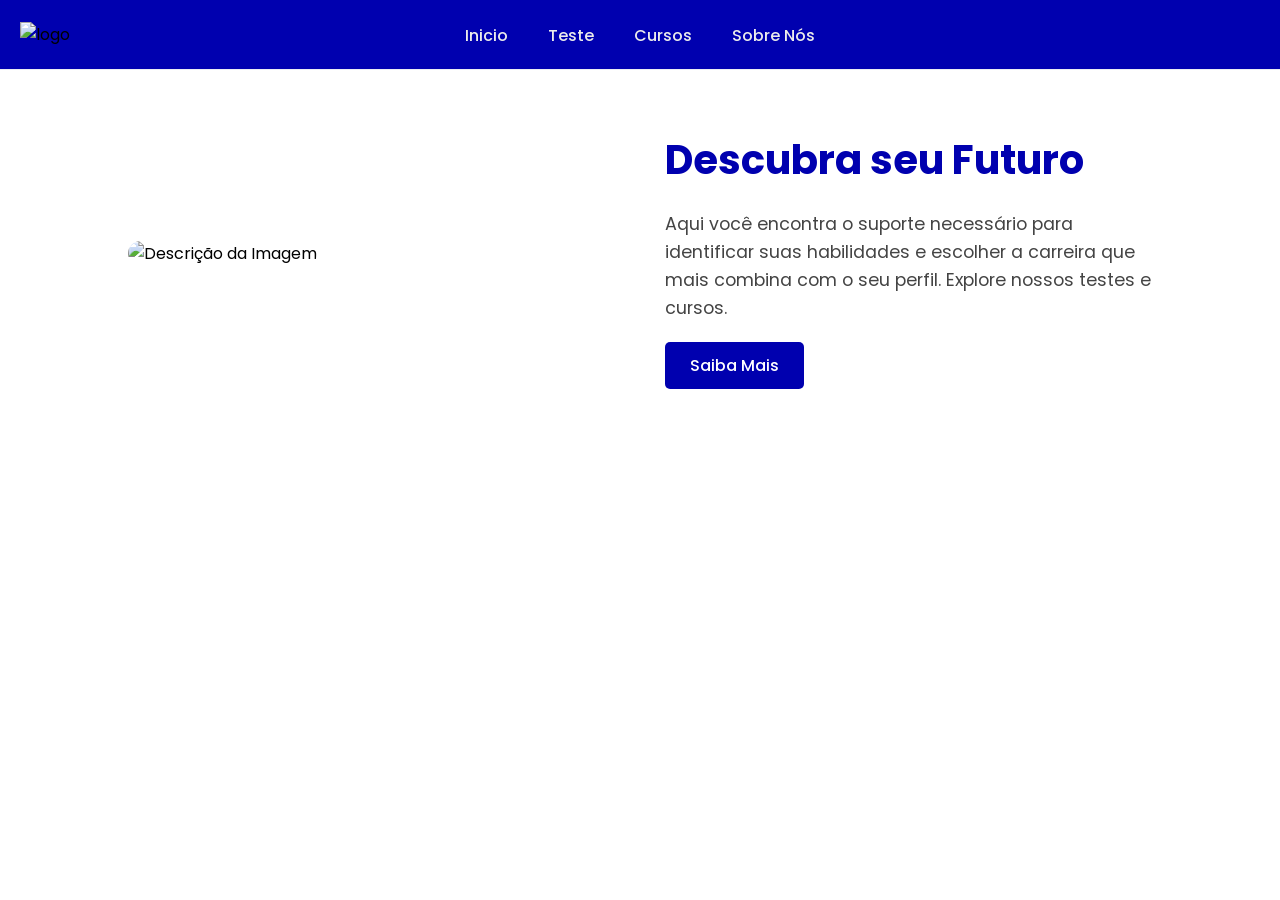
==== index.html @ 1b164e8d "Add files via upload" ====
<!DOCTYPE html>
<html lang='pt-br'>
<head>
    <meta charset='utf-8'>
    <meta name='viewport' content='width=device-width, initial-scale=1'>
    <title>VocaçãoPlus</title>
    <link rel='stylesheet' href='main.css'>
</head>
<body>
  <nav class="navbar">
    <img src="assets/img/logo_b.png" alt="logo">
    <a href="#" class="toggle-button">
      <span class="bar"></span>
      <span class="bar"></span>
      <span class="bar"></span>
    </a>
    <div class="navbar-links">
      <ul>
        <li><a href="#">Inicio</a></li>
        <li><a href="#">Teste</a></li>
        <li><a href="#">Cursos</a></li>
        <li><a href="#">Sobre Nós</a></li>
      </ul>
    </div>
  </nav>
  
  <section class="container-hero">
  <div class="hero-image">
    <img src="assets/img/sua-imagem.png" alt="Descrição da Imagem">
  </div>
  
  <div class="hero-content">
    <h1>Descubra seu Futuro</h1>
    <p>
      Aqui você encontra o suporte necessário para identificar suas habilidades e 
      escolher a carreira que mais combina com o seu perfil. Explore nossos testes e cursos.
    </p>
    <a href="#" class="btn-contato">Saiba Mais</a>
  </div>
</section>

  <script src="script.js"></script>
</body>
</html>
---- main.css ----
@import url('https://fonts.googleapis.com/css2?family=Poppins:wght@400;500&display=swap');

*{
  box-sizing: border-box;
  margin: 0;
  padding: 0;
}

body{
  font-family: "Poppins", sans-serif;
}

/* NAVBAR */
.navbar{
  position: relative;
  display: flex;
  align-items: center;
  padding: 0 20px;
  height: 70px;
  background-color: rgb(0,0,175);
  border-bottom: 1px solid rgb(234,236,243);
}

/* LOGO À ESQUERDA */
.navbar img{
  width: 50px;
  height: auto;
}

/* MENU CENTRALIZADO */
.navbar-links{
  position: absolute;
  left: 50%;
  transform: translateX(-50%);
  height: 100%;
}

.navbar-links ul{
  display: flex;
  height: 100%;
  list-style: none;
}

.navbar-links li{
  height: 100%;
}

.navbar-links li a{
  display: flex;
  align-items: center;
  height: 70px;
  padding: 0 20px;
  text-decoration: none;
  color: #ebebeb;
  font-weight: 500;
  transition: background 0.3s;
}


.navbar-links li a:hover{
  background-color: #000264;
}

.container-hero {
  display: flex;
  align-items: center; 
  justify-content: space-between;
  padding: 60px 10%; 
  gap: 50px; 
  flex-wrap: wrap; 
}

.hero-image {
  flex: 1;
  min-width: 300px;
}

.hero-image img {
  width: 100%;
  height: auto;
  border-radius: 15px; 
}

.hero-content {
  flex: 1;
  min-width: 300px;
}

.hero-content h1 {
  font-size: 2.5rem;
  color: #0000af;
  margin-bottom: 20px;
}

.hero-content p {
  font-size: 1.1rem;
  line-height: 1.6;
  color: #444;
  margin-bottom: 30px;
}

.btn-contato {
  padding: 12px 25px;
  background-color: #0000af;
  color: white;
  text-decoration: none;
  border-radius: 5px;
  font-weight: 500;
  transition: 0.3s;
}

.btn-contato:hover {
  background-color: #000264;
}
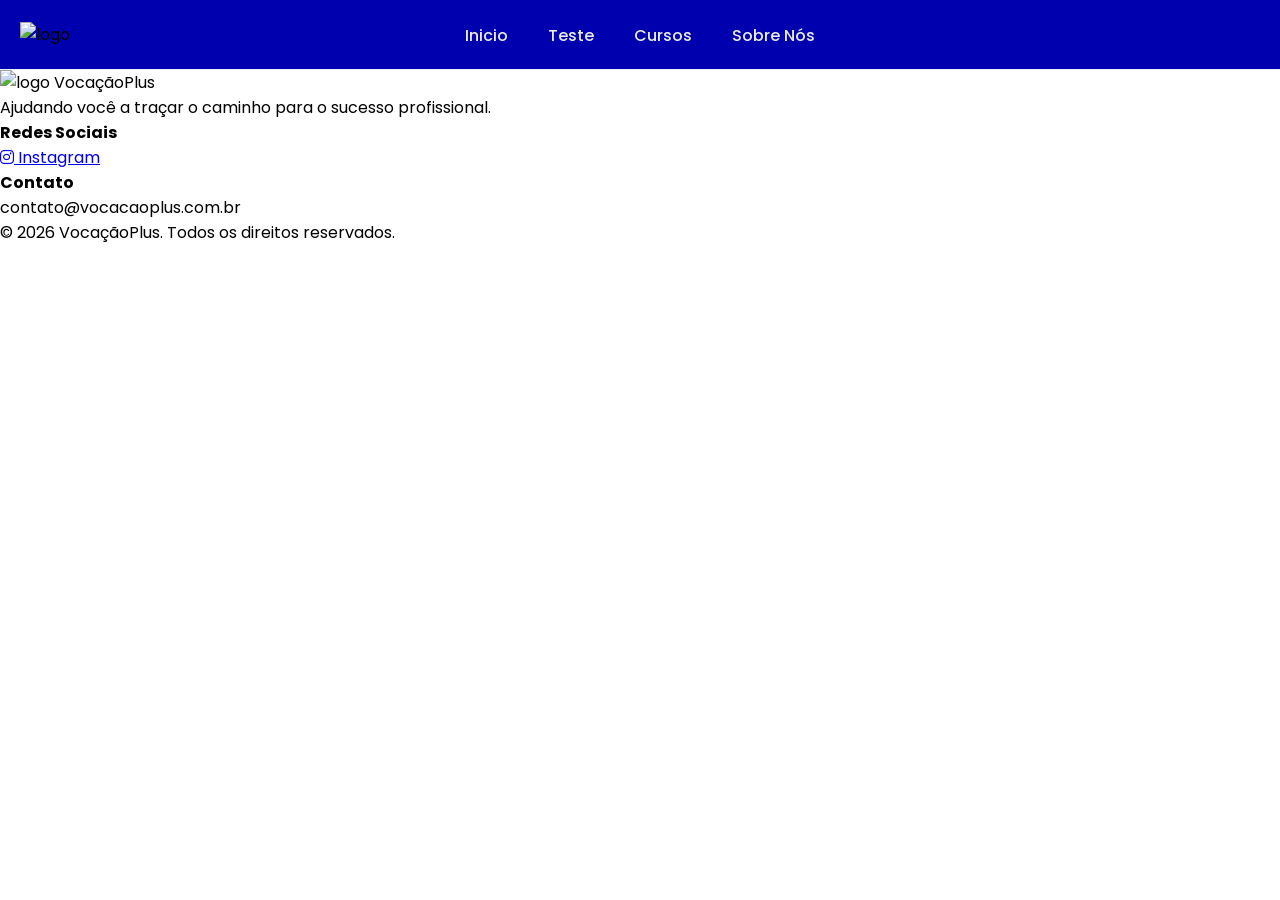
==== commit 47b855c5: "atualização no codigo" ====
--- a/index.html
+++ b/index.html
@@ -1,44 +1,49 @@
-<!DOCTYPE html>
-<html lang='pt-br'>
-<head>
-    <meta charset='utf-8'>
-    <meta name='viewport' content='width=device-width, initial-scale=1'>
-    <title>VocaçãoPlus</title>
-    <link rel='stylesheet' href='main.css'>
-</head>
-<body>
-  <nav class="navbar">
-    <img src="assets/img/logo_b.png" alt="logo">
-    <a href="#" class="toggle-button">
-      <span class="bar"></span>
-      <span class="bar"></span>
-      <span class="bar"></span>
-    </a>
-    <div class="navbar-links">
-      <ul>
-        <li><a href="#">Inicio</a></li>
-        <li><a href="#">Teste</a></li>
-        <li><a href="#">Cursos</a></li>
-        <li><a href="#">Sobre Nós</a></li>
-      </ul>
-    </div>
-  </nav>
-  
-  <section class="container-hero">
-  <div class="hero-image">
-    <img src="assets/img/sua-imagem.png" alt="Descrição da Imagem">
-  </div>
-  
-  <div class="hero-content">
-    <h1>Descubra seu Futuro</h1>
-    <p>
-      Aqui você encontra o suporte necessário para identificar suas habilidades e 
-      escolher a carreira que mais combina com o seu perfil. Explore nossos testes e cursos.
-    </p>
-    <a href="#" class="btn-contato">Saiba Mais</a>
-  </div>
-</section>
-
-  <script src="script.js"></script>
-</body>
+<!DOCTYPE html>
+<html lang="pt-br">
+<head>
+    <meta charset="utf-8">
+    <meta name="viewport" content="width=device-width, initial-scale=1">
+    <link rel="stylesheet" href="main.css">
+    <link rel="stylesheet" href="https://cdnjs.cloudflare.com/ajax/libs/font-awesome/6.0.0/css/all.min.css">
+</head>
+<body>
+
+  <nav class="navbar">
+    <img src="assets/img/logo_b.png" alt="logo">
+    <div class="navbar-links">
+      <ul>
+        <li><a href="index.html">Inicio</a></li>
+        <li><a href="#">Teste</a></li>
+        <li><a href="#">Cursos</a></li>
+        <li><a href="#">Sobre Nós</a></li>
+      </ul>
+    </div>
+  </nav>
+
+  <main class="content-wrapper">
+      </main>
+
+  <footer class="footer">
+    <div class="footer-container">
+      <div class="footer-brand">
+        <img src="assets/img/logo_b.png" alt="logo VocaçãoPlus">
+        <p>Ajudando você a traçar o caminho para o sucesso profissional.</p>
+      </div>
+      <div class="footer-social">
+        <h4>Redes Sociais</h4>
+        <a href="https://instagram.com" target="_blank" class="social-link">
+          <i class="fab fa-instagram"></i> Instagram
+        </a>
+      </div>
+      <div class="footer-contact">
+        <h4>Contato</h4>
+        <p>contato@vocacaoplus.com.br</p>
+      </div>
+    </div>
+    <div class="footer-bottom">
+      <p>&copy; 2026 VocaçãoPlus. Todos os direitos reservados.</p>
+    </div>
+  </footer>
+
+</body>
 </html>
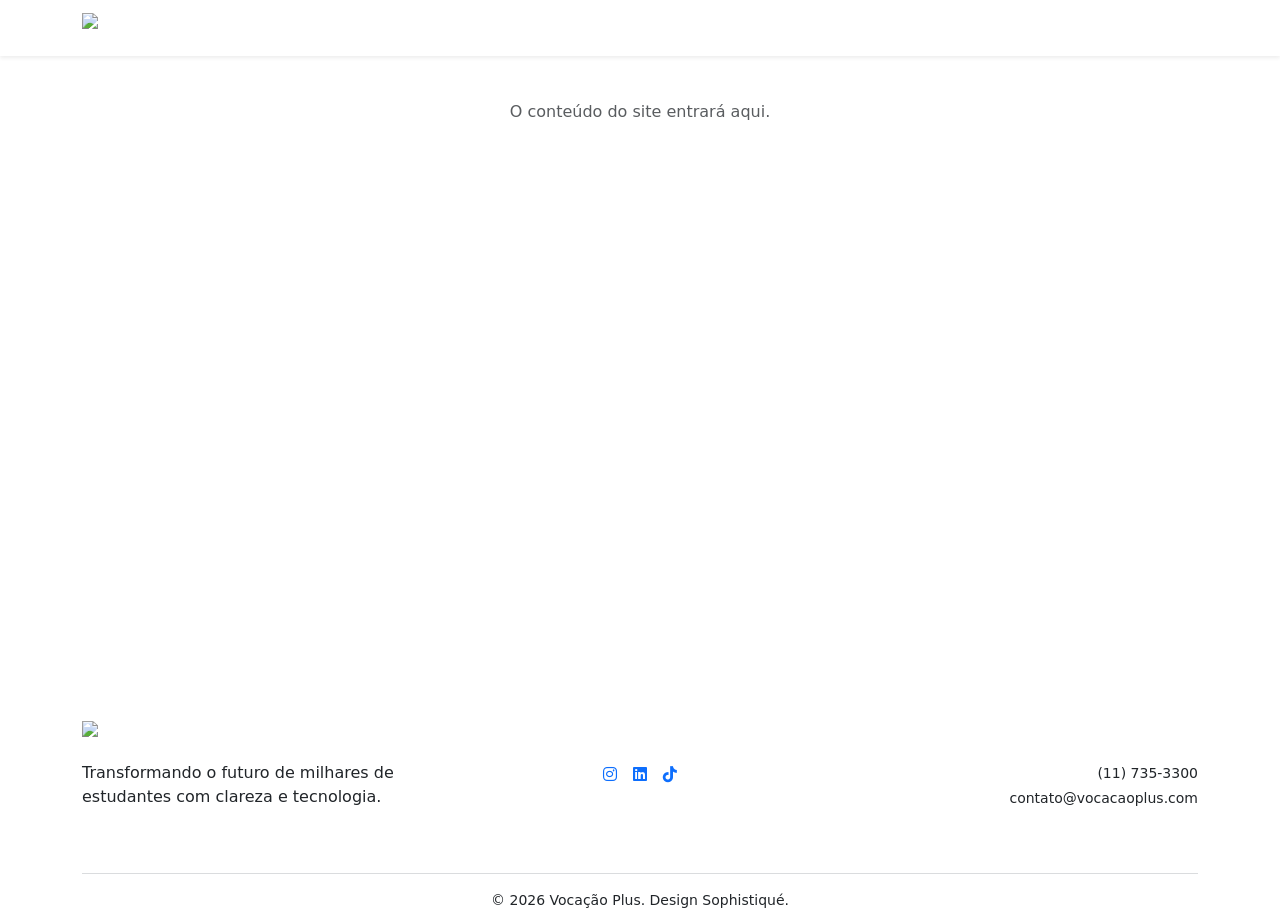
==== commit e2ba0ea7: "Add files via upload" ====
--- a/index.html
+++ b/index.html
@@ -1,49 +1,72 @@
-<!DOCTYPE html>
-<html lang="pt-br">
-<head>
-    <meta charset="utf-8">
-    <meta name="viewport" content="width=device-width, initial-scale=1">
-    <link rel="stylesheet" href="main.css">
-    <link rel="stylesheet" href="https://cdnjs.cloudflare.com/ajax/libs/font-awesome/6.0.0/css/all.min.css">
-</head>
-<body>
-
-  <nav class="navbar">
-    <img src="assets/img/logo_b.png" alt="logo">
-    <div class="navbar-links">
-      <ul>
-        <li><a href="index.html">Inicio</a></li>
-        <li><a href="#">Teste</a></li>
-        <li><a href="#">Cursos</a></li>
-        <li><a href="#">Sobre Nós</a></li>
-      </ul>
-    </div>
-  </nav>
-
-  <main class="content-wrapper">
-      </main>
-
-  <footer class="footer">
-    <div class="footer-container">
-      <div class="footer-brand">
-        <img src="assets/img/logo_b.png" alt="logo VocaçãoPlus">
-        <p>Ajudando você a traçar o caminho para o sucesso profissional.</p>
-      </div>
-      <div class="footer-social">
-        <h4>Redes Sociais</h4>
-        <a href="https://instagram.com" target="_blank" class="social-link">
-          <i class="fab fa-instagram"></i> Instagram
-        </a>
-      </div>
-      <div class="footer-contact">
-        <h4>Contato</h4>
-        <p>contato@vocacaoplus.com.br</p>
-      </div>
-    </div>
-    <div class="footer-bottom">
-      <p>&copy; 2026 VocaçãoPlus. Todos os direitos reservados.</p>
-    </div>
-  </footer>
-
-</body>
+<!DOCTYPE html>
+<html lang="pt-br">
+<head>
+    <meta charset="UTF-8">
+    <meta name="viewport" content="width=device-width, initial-scale=1.0">
+    <title>Vocação Plus | Estrutura</title>
+    <link href="https://cdn.jsdelivr.net/npm/bootstrap@5.3.0/dist/css/bootstrap.min.css" rel="stylesheet">
+    <link href="https://fonts.googleapis.com/css2?family=Plus+Jakarta+Sans:wght@400;500;600;800&display=swap" rel="stylesheet">
+    <link rel="stylesheet" href="https://cdnjs.cloudflare.com/ajax/libs/font-awesome/6.4.0/css/all.min.css">
+    <link rel="stylesheet" href="css/styles.css">
+</head>
+<body>
+
+    <nav class="navbar navbar-expand-lg fixed-top shadow-sm" id="navbar">
+        <div class="container">
+            <a class="navbar-brand fw-800 d-flex align-items-center text-white" href="#">
+                <img src="img/logo_branca.jpg-removebg-preview.png" alt="Logo Vocação Plus" class="logo-img me-2">
+                VOCAÇÃO<span class="text-primary-blue-light">PLUS</span>
+            </a>
+            <button class="navbar-toggler border-0 text-white" type="button" data-bs-toggle="collapse" data-bs-target="#navbarNav">
+                <i class="fas fa-bars"></i>
+            </button>
+            <div class="collapse navbar-collapse" id="navbarNav">
+                <ul class="navbar-nav ms-auto gap-3 fw-medium">
+                    <li class="nav-item"><a class="nav-link text-white" href="#">Início</a></li>
+                    <li class="nav-item"><a class="nav-link text-white-50" href="#">Testes</a></li>
+                    <li class="nav-item"><a class="nav-link text-white-50" href="#">Cursos</a></li>
+                    <li class="nav-item"><a class="nav-link text-white-50" href="#">Sobre nós</a></li>
+                </ul>
+            </div>
+        </div>
+    </nav>
+
+    <!-- Espaço reservado para o conteúdo -->
+    <main style="min-height: 80vh; padding-top: 100px;">
+        <div class="container text-center text-muted">
+            <p>O conteúdo do site entrará aqui.</p>
+        </div>
+    </main>
+
+    <footer class="footer">
+        <div class="container text-center text-lg-start">
+            <div class="row gy-4">
+                <div class="col-lg-4">
+                    <a class="footer-brand fw-800 text-white" href="#">
+                        <img src="img/logo_branca.jpg-removebg-preview.png" alt="Logo" class="logo-img me-2">
+                        VOCAÇÃO<span class="text-primary-blue-light">PLUS</span>
+                    </a>
+                    <p class="mt-3 text-light-gray">Transformando o futuro de milhares de estudantes com clareza e tecnologia.</p>
+                </div>
+                <div class="col-lg-4 text-center">
+                    <h6 class="fw-bold text-white mb-4">Siga-nos</h6>
+                    <div class="social-links d-flex justify-content-center gap-3">
+                        <a href="#"><i class="fab fa-instagram"></i></a>
+                        <a href="#"><i class="fab fa-linkedin"></i></a>
+                        <a href="#"><i class="fab fa-tiktok"></i></a>
+                    </div>
+                </div>
+                <div class="col-lg-4 text-lg-end">
+                    <h6 class="fw-bold text-white mb-4">Contato</h6>
+                    <p class="text-light-gray small mb-1">(11) 735-3300</p>
+                    <p class="text-light-gray small">contato@vocacaoplus.com</p>
+                </div>
+            </div>
+            <hr class="mt-5 border-secondary opacity-25">
+            <p class="text-center text-light-gray small mb-0">&copy; 2026 Vocação Plus. Design Sophistiqué.</p>
+        </div>
+    </footer>
+
+    <script src="https://cdn.jsdelivr.net/npm/bootstrap@5.3.0/dist/js/bootstrap.bundle.min.js"></script>
+</body>
 </html>
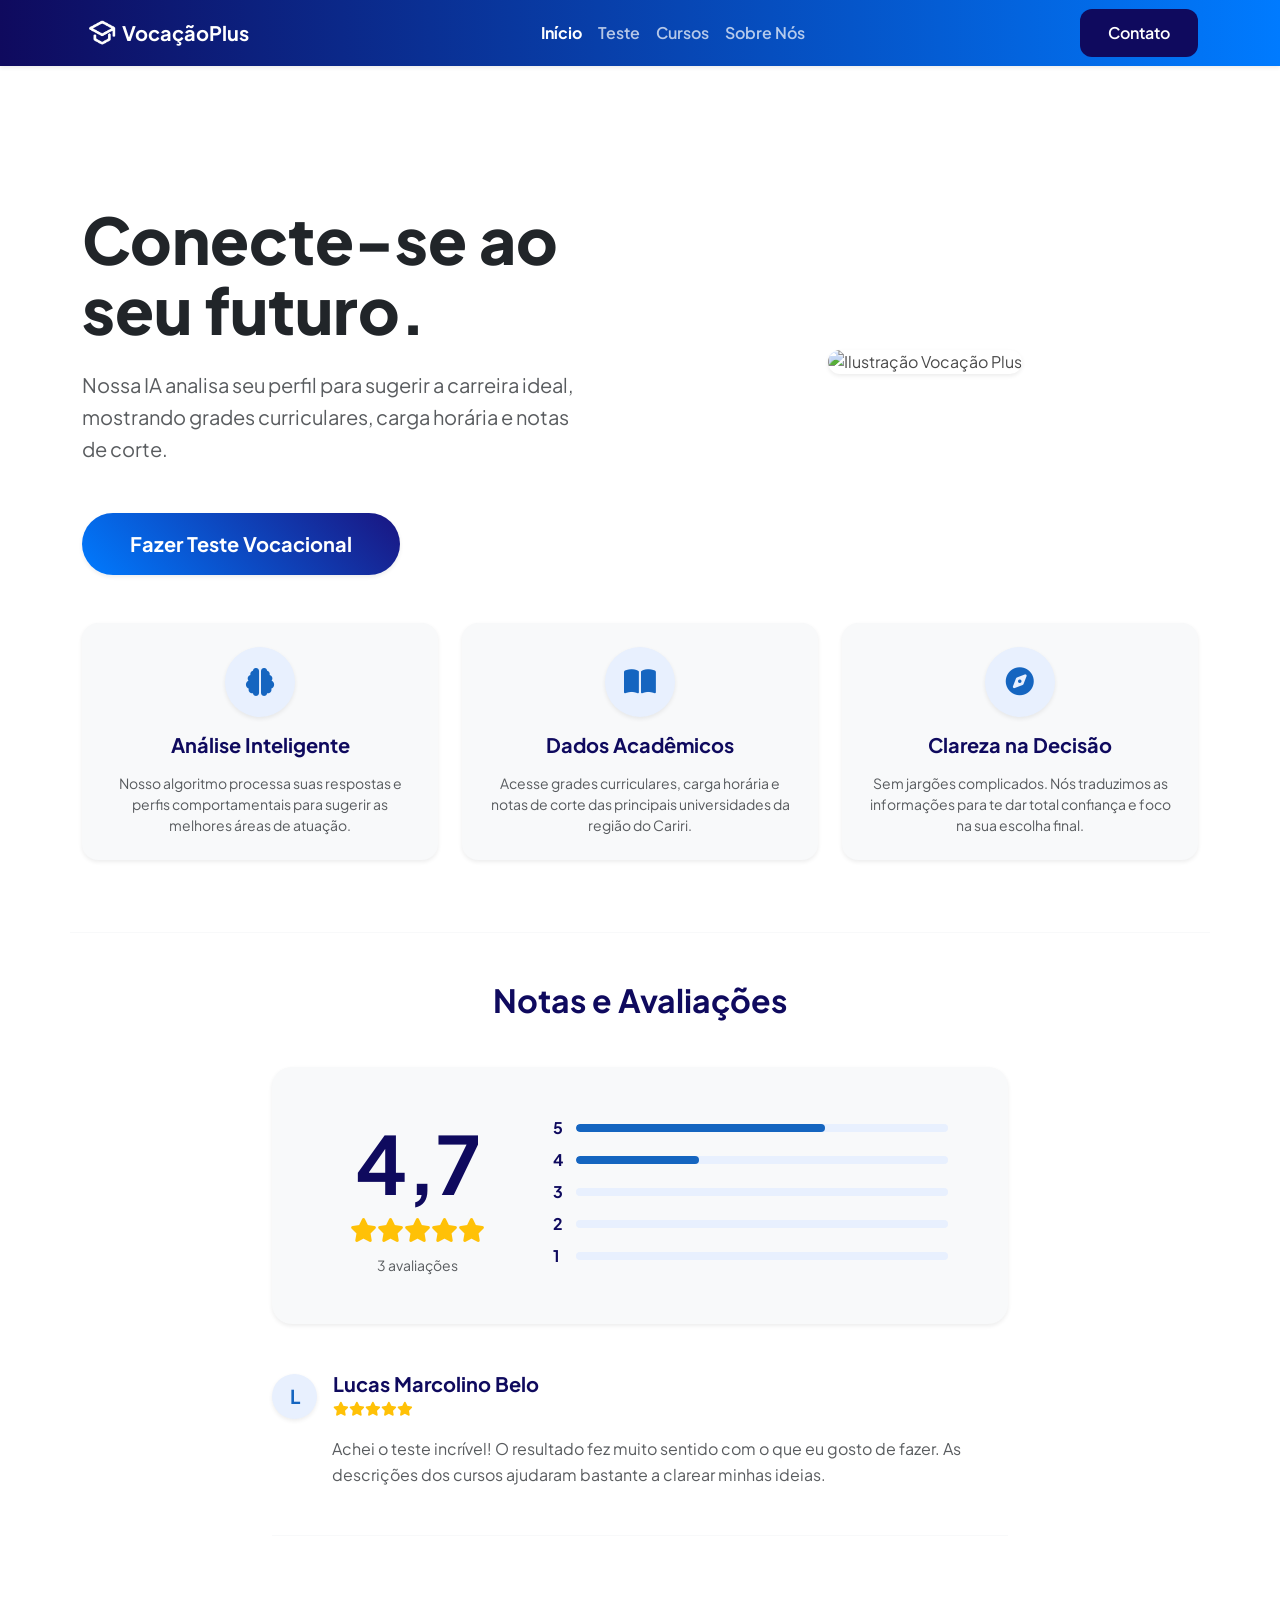
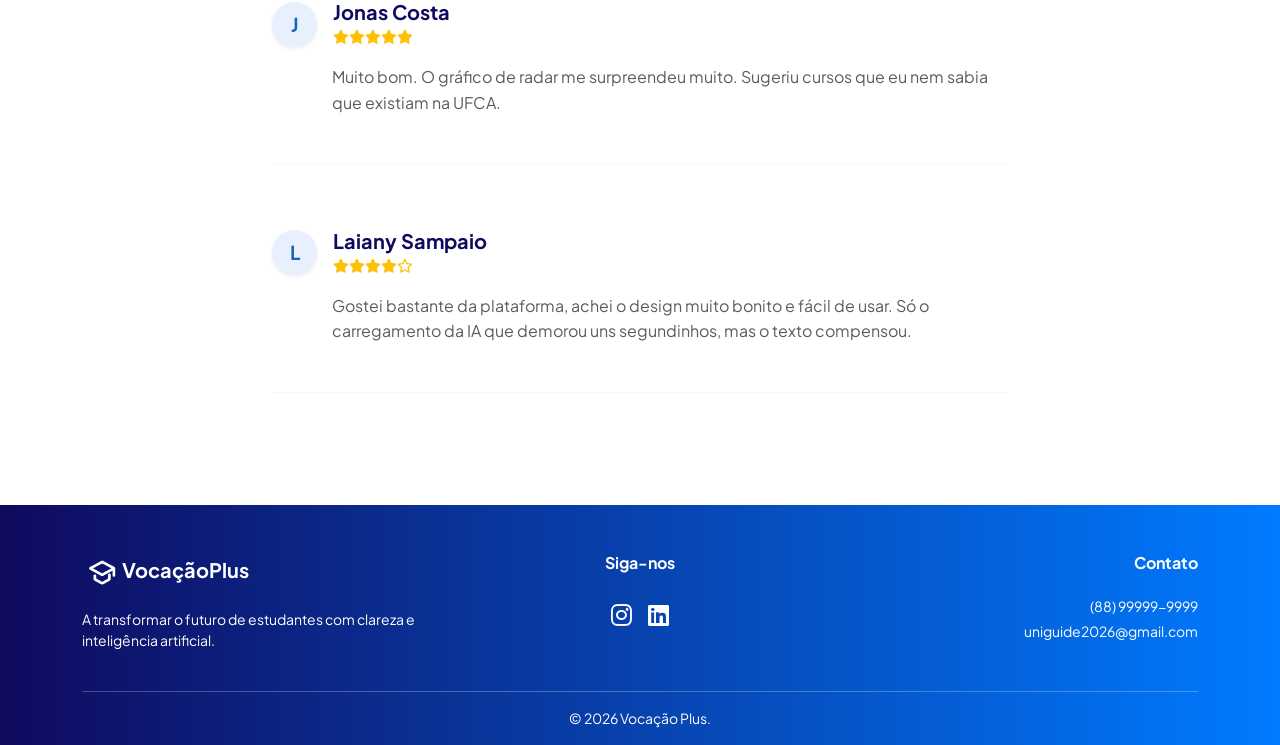
==== commit 32643858: "organização de projeto" ====
--- a/index.html
+++ b/index.html
@@ -3,70 +3,169 @@
 <head>
     <meta charset="UTF-8">
     <meta name="viewport" content="width=device-width, initial-scale=1.0">
-    <title>Vocação Plus | Estrutura</title>
+    <title>Início | Vocação Plus</title>
     <link href="https://cdn.jsdelivr.net/npm/bootstrap@5.3.0/dist/css/bootstrap.min.css" rel="stylesheet">
-    <link href="https://fonts.googleapis.com/css2?family=Plus+Jakarta+Sans:wght@400;500;600;800&display=swap" rel="stylesheet">
     <link rel="stylesheet" href="https://cdnjs.cloudflare.com/ajax/libs/font-awesome/6.4.0/css/all.min.css">
-    <link rel="stylesheet" href="css/styles.css">
+    <link rel="icon" href="assets/img/logo-arredondada.png" type="image/png">
+    <link rel="stylesheet" href="assets/css/style.css">
 </head>
-<body>
+<body class="d-flex flex-column min-vh-100 bg-white">
 
-    <nav class="navbar navbar-expand-lg fixed-top shadow-sm" id="navbar">
+    <nav class="navbar navbar-expand-lg fixed-top bg-gradient-custom shadow-sm">
         <div class="container">
-            <a class="navbar-brand fw-800 d-flex align-items-center text-white" href="#">
-                <img src="img/logo_branca.jpg-removebg-preview.png" alt="Logo Vocação Plus" class="logo-img me-2">
-                VOCAÇÃO<span class="text-primary-blue-light">PLUS</span>
+            <a class="navbar-brand fw-bold d-flex align-items-center text-white" href="index.html">
+                <img src="assets/img/logo-removebg-preview.png" alt="logo" class="logo-navbar">VocaçãoPlus
             </a>
             <button class="navbar-toggler border-0 text-white" type="button" data-bs-toggle="collapse" data-bs-target="#navbarNav">
                 <i class="fas fa-bars"></i>
             </button>
             <div class="collapse navbar-collapse" id="navbarNav">
-                <ul class="navbar-nav ms-auto gap-3 fw-medium">
-                    <li class="nav-item"><a class="nav-link text-white" href="#">Início</a></li>
-                    <li class="nav-item"><a class="nav-link text-white-50" href="#">Testes</a></li>
-                    <li class="nav-item"><a class="nav-link text-white-50" href="#">Cursos</a></li>
-                    <li class="nav-item"><a class="nav-link text-white-50" href="#">Sobre nós</a></li>
+                <ul class="navbar-nav mx-auto">
+                    <li class="nav-item"><a class="nav-link text-white active" href="index.html">Início</a></li>
+                    <li class="nav-item"><a class="nav-link text-white-50" href="quiz.html">Teste</a></li>
+                    <li class="nav-item"><a class="nav-link text-white-50" href="cursos.html">Cursos</a></li>
+                    <li class="nav-item"><a class="nav-link text-white-50" href="sobre.html">Sobre Nós</a></li>
                 </ul>
+                <a href="#" class="btn btn-indigo">Contato</a>
             </div>
         </div>
     </nav>
 
-    <!-- Espaço reservado para o conteúdo -->
-    <main style="min-height: 80vh; padding-top: 100px;">
-        <div class="container text-center text-muted">
-            <p>O conteúdo do site entrará aqui.</p>
-        </div>
+    <main class="flex-grow-1" style="margin-top: 100px;">
+        
+        <section class="container py-5">
+            <div class="row align-items-center min-vh-75">
+                
+                <div class="col-lg-6 pe-lg-5 mb-5 mb-lg-0">
+                    <span class="badge bg-vibrant-blue text-white rounded-pill px-3 py-2 mb-4 fs-6 fw-normal">
+                        Novo: Inteligência Artificial 2026
+                    </span>
+                    <h1 class="display-3 fw-800 text-dark mb-4" style="line-height: 1.1;">
+                        Conecte-se ao seu futuro.
+                    </h1>
+                    <p class="text-muted fs-5 mb-5" style="line-height: 1.6;">
+                        Nossa IA analisa seu perfil para sugerir a carreira ideal, mostrando grades curriculares, carga horária e notas de corte.
+                    </p>
+                    <a href="quiz.html" class="btn btn-vibrant text-white rounded-pill px-5 py-3 fs-5 fw-bold shadow-sm hover-up">
+                        Fazer Teste Vocacional
+                    </a>
+                </div>
+
+                <div class="col-lg-6 text-center">
+                    <img src="https://ui-avatars.com/api/?name=Ilustracao+Aqui&background=e8f0fe&color=1565C0&size=500" alt="Ilustração Vocação Plus" class="img-fluid rounded-4 shadow-sm" style="max-height: 500px; object-fit: contain;">
+                </div>
+                
+            </div>
+        </section>
+
+        <section class="container mb-5 pb-4">
+            <div class="row g-4 justify-content-center text-center">
+                
+                <div class="col-md-4">
+                    <div class="card-figma h-100 p-4 border-0 shadow-sm hover-up rounded-4" style="background-color: #f8f9fa;">
+                        <div class="d-inline-flex align-items-center justify-content-center rounded-circle mb-3 shadow-sm" style="width: 70px; height: 70px; background-color: #E8F0FE; color: #1565C0;">
+                            <i class="fas fa-brain fs-3"></i>
+                        </div>
+                        <h5 class="fw-bold text-indigo mb-3">Análise Inteligente</h5>
+                        <p class="text-muted small mb-0">Nosso algoritmo processa suas respostas e perfis comportamentais para sugerir as melhores áreas de atuação.</p>
+                    </div>
+                </div>
+
+                <div class="col-md-4">
+                    <div class="card-figma h-100 p-4 border-0 shadow-sm hover-up rounded-4" style="background-color: #f8f9fa;">
+                        <div class="d-inline-flex align-items-center justify-content-center rounded-circle mb-3 shadow-sm" style="width: 70px; height: 70px; background-color: #E8F0FE; color: #1565C0;">
+                            <i class="fas fa-book-open fs-3"></i>
+                        </div>
+                        <h5 class="fw-bold text-indigo mb-3">Dados Acadêmicos</h5>
+                        <p class="text-muted small mb-0">Acesse grades curriculares, carga horária e notas de corte das principais universidades da região do Cariri.</p>
+                    </div>
+                </div>
+
+                <div class="col-md-4">
+                    <div class="card-figma h-100 p-4 border-0 shadow-sm hover-up rounded-4" style="background-color: #f8f9fa;">
+                        <div class="d-inline-flex align-items-center justify-content-center rounded-circle mb-3 shadow-sm" style="width: 70px; height: 70px; background-color: #E8F0FE; color: #1565C0;">
+                            <i class="fas fa-compass fs-3"></i>
+                        </div>
+                        <h5 class="fw-bold text-indigo mb-3">Clareza na Decisão</h5>
+                        <p class="text-muted small mb-0">Sem jargões complicados. Nós traduzimos as informações para te dar total confiança e foco na sua escolha final.</p>
+                    </div>
+                </div>
+
+            </div>
+        </section>
+
+        <section class="container py-5 mb-5 border-top border-light">
+            <h2 class="text-center fw-bold text-indigo mb-5">Notas e Avaliações</h2>
+            
+            <div class="row justify-content-center">
+                <div class="col-lg-8">
+                    
+                    <div class="card-figma p-4 p-md-5 mb-5 border-0 shadow-sm" style="border-radius: 20px; background-color: #f8f9fa;">
+                        <div class="row align-items-center">
+                            
+                            <div class="col-md-4 text-center border-end border-2 border-light mb-4 mb-md-0">
+                                <h1 class="display-1 fw-bold text-indigo mb-0" id="media-numero" style="font-size: 5rem;">0,0</h1>
+                                <div class="text-warning fs-4 mb-2" id="media-estrelas">
+                                    </div>
+                                <p class="text-muted small mb-0"><span id="total-avaliacoes">0</span> avaliações</p>
+                            </div>
+                            
+                            <div class="col-md-8 px-md-4" id="barras-distribuicao">
+                                </div>
+                        </div>
+                    </div>
+
+                    <div id="lista-comentarios" class="d-flex flex-column gap-5">
+                        </div>
+
+                </div>
+            </div>
+        </section>
     </main>
 
-    <footer class="footer">
+    <footer class="footer bg-gradient-custom pt-5 pb-3 text-white mt-auto">
         <div class="container text-center text-lg-start">
             <div class="row gy-4">
                 <div class="col-lg-4">
-                    <a class="footer-brand fw-800 text-white" href="#">
-                        <img src="img/logo_branca.jpg-removebg-preview.png" alt="Logo" class="logo-img me-2">
-                        VOCAÇÃO<span class="text-primary-blue-light">PLUS</span>
-                    </a>
-                    <p class="mt-3 text-light-gray">Transformando o futuro de milhares de estudantes com clareza e tecnologia.</p>
+                    <h5 class="fw-bold"><img src="assets/img/logo-removebg-preview.png" alt="footer logo" class="logo-navbar">VocaçãoPlus</h5>
+                    <p class="mt-3 small">A transformar o futuro de estudantes com clareza e inteligência artificial.</p>
                 </div>
                 <div class="col-lg-4 text-center">
-                    <h6 class="fw-bold text-white mb-4">Siga-nos</h6>
-                    <div class="social-links d-flex justify-content-center gap-3">
-                        <a href="#"><i class="fab fa-instagram"></i></a>
-                        <a href="#"><i class="fab fa-linkedin"></i></a>
-                        <a href="#"><i class="fab fa-tiktok"></i></a>
+                    <h6 class="fw-bold mb-4">Siga-nos</h6>
+                    <div class="d-flex justify-content-center gap-3 fs-4">
+                        <a href="https://www.instagram.com/vocacaoplus" class="text-white"><i class="fab fa-instagram"></i></a>
+                        <a href="#" class="text-white"><i class="fab fa-linkedin"></i></a>
                     </div>
                 </div>
-                <div class="col-lg-4 text-lg-end">
-                    <h6 class="fw-bold text-white mb-4">Contato</h6>
-                    <p class="text-light-gray small mb-1">(11) 735-3300</p>
-                    <p class="text-light-gray small">contato@vocacaoplus.com</p>
+                <div class="col-lg-4 text-center text-lg-end">
+                    <h6 class="fw-bold mb-4">Contato</h6>
+                    <p class="small mb-1">(88) 99999-9999</p>
+                    <p class="small">uniguide2026@gmail.com</p>
                 </div>
             </div>
-            <hr class="mt-5 border-secondary opacity-25">
-            <p class="text-center text-light-gray small mb-0">&copy; 2026 Vocação Plus. Design Sophistiqué.</p>
+            <hr class="mt-4 opacity-25">
+            <p class="text-center small mb-0">&copy; 2026 Vocação Plus.</p>
         </div>
     </footer>
-
+<div class="modal fade" id="easterEggModal" tabindex="-1" aria-hidden="true">
+    <div class="modal-dialog modal-dialog-centered modal-lg">
+        <div class="modal-content bg-dark text-white border-0" style="border-radius: 16px;">
+            <div class="modal-header border-0 pb-0">
+                <h5 class="modal-title fw-bold">✨ Você descobriu o segredo da Vocação Plus!</h5>
+                <button type="button" class="btn-close btn-close-white" data-bs-dismiss="modal" aria-label="Close"></button>
+            </div>
+            <div class="modal-body p-4">
+                <div class="ratio ratio-16x9">
+                    <video id="videoEasterEgg" controls muted playsinline preload="auto" style="border-radius: 8px; width: 100%; height: 100%; object-fit: contain;">
+                        <source src="assets/video/misteregg.mp4" type="video/mp4">
+                        Seu navegador não suporta a reprodução de vídeos.
+                    </video>
+                </div>
+            </div>
+        </div>
+    </div>
+</div>
     <script src="https://cdn.jsdelivr.net/npm/bootstrap@5.3.0/dist/js/bootstrap.bundle.min.js"></script>
+    <script src="assets/js/index.js"></script>
 </body>
 </html>
--- a/assets/css/style.css
+++ b/assets/css/style.css
@@ -0,0 +1,323 @@
+/* ==========================================================================
+   CSS BASE - TCC VOCAÇÃO PLUS
+   Fidelidade ao Figma e Correção de Layout
+   ========================================================================== */
+
+@import url('https://fonts.googleapis.com/css2?family=Plus+Jakarta+Sans:wght@400;500;600;700;800&display=swap');
+
+:root {
+    /* Cores exatas do seu Figma */
+    --vp-dark-indigo: #0F0A5E;    /* Lado esquerdo da Navbar e botões */
+    --vp-vibrant-blue: #007BFF;   /* Lado direito da Navbar e ícones */
+    --vp-text-gray: #4A4A4A;      /* Texto de parágrafos */
+    --vp-bg-light: #FAFAFA;       /* Fundo padrão */
+    --vp-check-gray: #C4C4C4;     /* Cor dos checks cinzas */
+}
+
+/* 1. RESET E BASE */
+body {
+    font-family: 'Plus Jakarta Sans', sans-serif;
+    background-color: var(--vp-bg-light);
+    color: var(--vp-text-gray);
+    -webkit-font-smoothing: antialiased;
+    overflow-x: hidden; /* Evita barra de rolagem horizontal indesejada */
+}
+
+/* 2. UTILITÁRIOS DE TEXTO E COR */
+.text-indigo { color: var(--vp-dark-indigo) !important; }
+.text-vibrant { color: var(--vp-vibrant-blue) !important; }
+.fw-800 { font-weight: 800 !important; }
+.display-4 { font-size: 3rem; line-height: 1.1; }
+
+/* 3. NAVBAR PADRÃO (Fundo degradê, texto branco) */
+.bg-gradient-custom {
+    background: linear-gradient(90deg, var(--vp-dark-indigo) 0%, var(--vp-vibrant-blue) 100%) !important;
+}
+
+.navbar-brand, .nav-link {
+    color: white !important;
+    transition: opacity 0.2s ease;
+}
+
+.nav-link {
+    font-weight: 600;
+    opacity: 0.7; /* Efeito text-white-50 do design */
+
+}
+
+.logo-icon {
+  width: 100px;  
+  height: 100px; 
+  object-fit: cover; 
+  
+  border-radius: 50%; 
+}
+
+.logo-navbar{
+    width: 40px;
+    height: 40px;
+}
+
+.nav-link:hover, .nav-link.active {
+    opacity: 1;
+    font-weight: 700;
+}
+
+/* 4. BOTÕES (Design Figma: cantos menos arredondados) */
+.btn-indigo {
+    background-color: var(--vp-dark-indigo);
+    color: white;
+    font-weight: 600;
+    border-radius: 12px; /* Cantos conforme design */
+    padding: 12px 28px;
+    border: none;
+    transition: all 0.3s ease;
+}
+
+.btn-indigo:hover {
+    background-color: #08009b;
+    transform: translateY(-2px);
+    box-shadow: 0 8px 20px rgba(19, 8, 180, 0.2);
+    color: white;
+}
+
+.btn-vibrant{
+    /* O segredo: usamos background: linear-gradient */
+    background: linear-gradient(45deg, #007BFF, #1a1581) !important;
+    
+    /* Remove a borda para não quebrar o visual */
+    border: none !important;
+    
+    /* Garante que o efeito de transição seja suave */
+    transition: all 0.3s ease;
+}
+
+.btn-outline-primary:hover {
+    background-color: var(--vp-vibrant-blue);
+    border-color: var(--vp-vibrant-blue);
+    color: rgb(0, 15, 151);
+}
+
+.btn-outline-secondary {
+    border-color: var(--vp-dark-indigo);
+    color: var(--vp-dark-indigo);
+    font-weight: 600;
+    transition: all 0.3s ease;
+}
+
+.btn-outline-secondary:hover {
+    background-color: rgb(0, 0, 136);
+    border-color: var(--vp-vibrant-blue);
+    color: white;
+}
+/* 5. CARDS BASE E EFEITOS */
+.card-figma {
+    background-color: white;
+    border-radius: 16px;
+    border: none;
+    padding: 2rem;
+    box-shadow: 0 10px 30px rgba(0, 0, 0, 0.05);
+    transition: transform 0.3s ease, box-shadow 0.3s ease;
+}
+
+.hover-up:hover {
+    transform: translateY(-5px);
+    box-shadow: 0 15px 35px rgba(15, 10, 94, 0.1);
+}
+
+/* ==========================================================================
+   CORREÇÕES ESPECÍFICAS DA PÁGINA SOBRE NÓS (Baseado nas fotos enviadas)
+   ========================================================================== */
+
+/* CORREÇÃO 1: Linha Divisória (Texto atravessado na Foto 2 e 6) */
+.divider-container {
+    position: relative;
+    text-align: center;
+    margin: 4rem 0;
+    z-index: 1; /* Garante que fique acima de fundos gradientes */
+}
+
+.divider-container::after {
+    content: "";
+    position: absolute;
+    top: 50%;
+    left: 0;
+    width: 100%;
+    height: 1px;
+    background-color: #C4C4C4; /* Cor exata da linha do Figma */
+    z-index: -1; /* Coloca a linha ATRÁS do texto */
+}
+
+.divider-text {
+    position: relative;
+    display: inline-block;
+    background-color: var(--vp-bg-light); /* IMPORTANTE: Mesma cor do fundo para tapar a linha */
+    padding: 0 25px; /* Espaçamento nas laterais do texto */
+    font-weight: 800;
+    font-size: 1.75rem;
+    color: var(--vp-dark-indigo);
+    z-index: 2; /* Garante que o texto fique ACIMA da linha */
+}
+
+/* Garante que o divider dentro do gradiente também funcione */
+.about-pillars .divider-text {
+    background-color: #F8FBFF; /* Cor do fundo gradiente */
+}
+
+/* CORREÇÃO 2: Seção de Pilares eChecks Alinhados (Foto 3) */
+.bg-light-gradient {
+    /* Gradiente suave de fundo do design */
+    background: linear-gradient(180deg, #F0F4F8 0%, #FFFFFF 100%);
+}
+
+.icon-check-circle-figma {
+    display: flex;
+    align-items: center;
+    justify-content: center;
+    /* Tamanho fixo para garantir que seja um círculo perfeito */
+    width: 36px; 
+    height: 36px;
+    min-width: 36px; /* Impede o flexbox de achatar */
+    border-radius: 50%;
+    border: 2px solid #E0E4E8;
+    color: var(--vp-check-gray);
+    font-size: 1rem;
+    background-color: white;
+}
+
+/* CORREÇÃO 3: Linha do Tempo Vertical e Cards Grandes (Foto 4) */
+.timeline-vertical-figma {
+    position: relative;
+    padding-left: 3rem; /* Espaço para a linha e bolinha */
+}
+
+/* A linha vertical cinza */
+.timeline-vertical-figma::before {
+    content: "";
+    position: absolute;
+    top: 10px;
+    left: calc(1rem + 6px); /* Centraliza a linha com a bolinha */
+    width: 2px;
+    height: calc(100% - 20px);
+    background-color: #E8F0FE;
+    z-index: 0;
+}
+
+.timeline-marker {
+    display: block;
+    width: 14px;
+    height: 14px;
+    border-radius: 50%;
+    background-color: var(--vp-vibrant-blue);
+    border: 3px solid white;
+    box-shadow: 0 0 0 1px #E8F0FE;
+    position: absolute;
+    left: 1rem;
+    z-index: 2;
+}
+
+.timeline-card-large {
+    /* Aplica o degradê do design no card */
+    background: linear-gradient(90deg, var(--vp-dark-indigo) 0%, var(--vp-vibrant-blue) 100%) !important;
+    border-radius: 16px;
+    border: none;
+}
+
+.icon-check-circle-figma-large {
+    display: flex;
+    align-items: center;
+    justify-content: center;
+    width: 50px;
+    height: 50px;
+    min-width: 50px;
+    border-radius: 50%;
+    border: 2px solid rgba(255,255,255,0.4);
+    color: white;
+    font-size: 1.5rem;
+}
+
+/* CORREÇÃO 4: Círculos do Processo Ovais (Foto 5) */
+.process-circles-figma .col-md-4 {
+    /* Reset de margens do Bootstrap que quebram o alinhamento central */
+    margin-bottom: 2rem; 
+}
+
+.process-circle-figma {
+    display: flex;
+    align-items: center;
+    justify-content: center;
+    /* Tamanho fixo obrigatório para não ficar oval */
+    width: 80px;
+    height: 80px;
+    min-width: 80px;
+    border-radius: 50%;
+    /* Degradê vertical azul escuro -> vibrante */
+    background: linear-gradient(180deg, var(--vp-dark-indigo) 0%, var(--vp-vibrant-blue) 100%);
+    color: white;
+    font-size: 2rem;
+    box-shadow: 0 5px 20px rgba(15, 10, 94, 0.2);
+}
+
+/* Linha conectora horizontal (Desktop) */
+@media (min-width: 768px) {
+    .process-circles-figma::before {
+        content: "";
+        position: absolute;
+        top: 40px; /* Alinha com o centro do círculo de 80px */
+        left: 15%;
+        width: 70%;
+        height: 2px;
+        background-color: #E8F0FE;
+        z-index: -1;
+    }
+}
+
+/* CORREÇÃO 5: Cards de Equipe Pequenos e Alinhados */
+.team-cards-figma .card-figma {
+    padding: 1.5rem;
+    text-align: center;
+}
+
+.team-cards-figma i {
+    font-size: 2.5rem;
+    color: white;
+    opacity: 0.9;
+}
+
+/* Utilitários Finais */
+.z-index-2 { z-index: 2; }
+.position-relative { position: relative; }
+
+/* Isso garante que o fundo do texto 'tampe' a linha cinza em qualquer lugar */
+.divider-text {
+    position: relative;
+    display: inline-block;
+    background-color: #FAFAFA !important; /* Cor padrão do fundo */
+    padding: 0 25px;
+    z-index: 2;
+}
+
+/* Ajuste especial para quando o divider estiver dentro da seção azul clara */
+.about-pillars .divider-text {
+    background-color: #F4F7FB !important; /* Cor exata da seção bg-light-soft */
+}
+
+/* Melhor alinhamento da navbar */
+/* Logo da Navbar */
+.navbar-logo{
+    width: 50px;
+    height: 50px;
+    object-fit: contain;
+}
+
+/* Responsivo */
+@media (max-width: 768px){
+    .navbar-logo{
+        width: 38px;
+        height: 38px;
+    }
+
+    .navbar-brand{
+        font-size: 1.1rem;
+    }
+}
